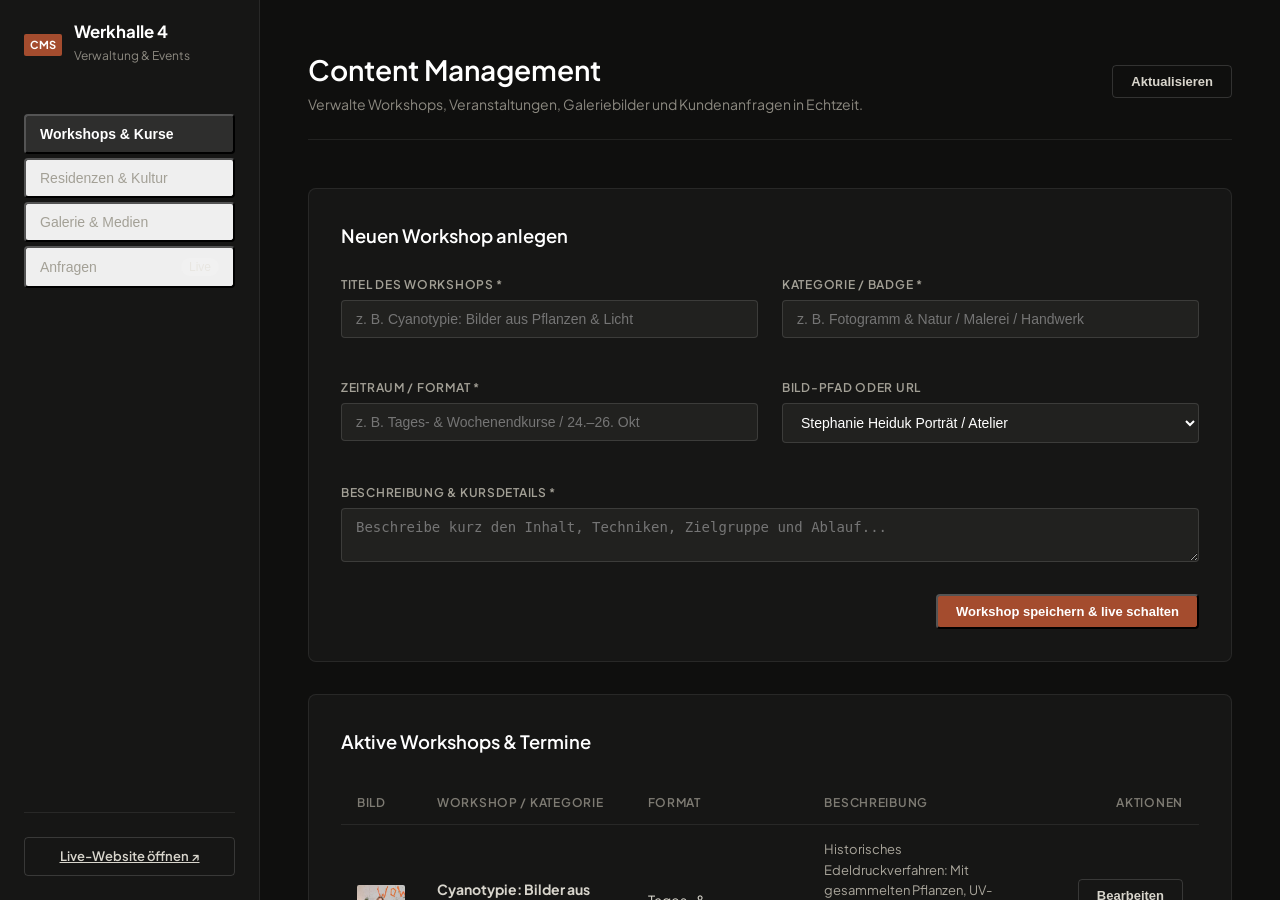
==== admin.html @ 088139d2 "feat: complete Werkhalle 4 web application with SplitFlapText, ScrollExpand and CMS panel" ====
<!DOCTYPE html>
<html lang="de">
<head>
  <meta charset="UTF-8">
  <meta name="viewport" content="width=device-width, initial-scale=1.0">
  <title>Werkhalle 4 — CMS Admin Panel</title>
  <meta name="robots" content="noindex,nofollow">
  
  <!-- Fonts -->
  <link rel="preconnect" href="https://fonts.googleapis.com">
  <link rel="preconnect" href="https://fonts.gstatic.com" crossorigin>
  <link href="https://fonts.googleapis.com/css2?family=Plus+Jakarta+Sans:wght@400;500;600;700&family=JetBrains+Mono:wght@400;500&display=swap" rel="stylesheet">

  <link rel="stylesheet" href="css/tokens.css">
  <link rel="stylesheet" href="css/admin.css">
</head>
<body>

  <!-- ==========================================================================
       SIDEBAR
       ========================================================================== -->
  <aside class="admin-sidebar">
    <div>
      <div class="admin-brand">
        <span class="admin-brand-badge">CMS</span>
        <div>
          <h2 style="font-size: 1.05rem; font-weight: 700; color: #FFF; line-height: 1;">Werkhalle 4</h2>
          <span style="font-size: 0.75rem; color: #8C8980;">Verwaltung & Events</span>
        </div>
      </div>

      <nav>
        <ul class="admin-nav">
          <li class="admin-nav-item">
            <button class="admin-nav-btn active" data-target="pane-workshops">
              <span>Workshops & Kurse</span>
            </button>
          </li>
          <li class="admin-nav-item">
            <button class="admin-nav-btn" data-target="pane-residencies">
              <span>Residenzen & Kultur</span>
            </button>
          </li>
          <li class="admin-nav-item">
            <button class="admin-nav-btn" data-target="pane-gallery">
              <span>Galerie & Medien</span>
            </button>
          </li>
          <li class="admin-nav-item">
            <button class="admin-nav-btn" data-target="pane-inquiries">
              <span>Anfragen</span>
              <span class="admin-nav-badge" id="nav-inquiries-count">Live</span>
            </button>
          </li>
        </ul>
      </nav>
    </div>

    <div style="padding-top: var(--space-lg); border-top: 1px solid rgba(255, 255, 255, 0.08);">
      <a href="index.html" target="_blank" class="admin-btn admin-btn-outline" style="width: 100%; justify-content: center;">
        Live-Website öffnen ↗
      </a>
    </div>
  </aside>

  <!-- ==========================================================================
       MAIN CONTENT
       ========================================================================== -->
  <main class="admin-main">
    <header class="admin-header">
      <div class="admin-title">
        <h1>Content Management</h1>
        <p>Verwalte Workshops, Veranstaltungen, Galeriebilder und Kundenanfragen in Echtzeit.</p>
      </div>

      <div class="admin-actions-bar">
        <button class="admin-btn admin-btn-outline" onclick="location.reload()">Aktualisieren</button>
      </div>
    </header>

    <!-- ------------------------------------------------------------------------
         PANE 1: WORKSHOPS & KURSE
         ------------------------------------------------------------------------ -->
    <section class="admin-tab-pane active" id="pane-workshops">
      <!-- Create / Edit Form -->
      <div class="admin-card" id="workshop-form-card">
        <div class="admin-card-header">
          <h3 id="ws-form-title">Neuen Workshop anlegen</h3>
          <button class="admin-btn admin-btn-outline" id="ws-cancel-btn" style="display: none;">Abbrechen</button>
        </div>

        <form id="workshop-form">
          <input type="hidden" id="ws-id">

          <div class="admin-form-grid">
            <div class="admin-form-group">
              <label for="ws-title">Titel des Workshops *</label>
              <input type="text" id="ws-title" required placeholder="z. B. Cyanotypie: Bilder aus Pflanzen & Licht">
            </div>

            <div class="admin-form-group">
              <label for="ws-category">Kategorie / Badge *</label>
              <input type="text" id="ws-category" required placeholder="z. B. Fotogramm & Natur / Malerei / Handwerk">
            </div>

            <div class="admin-form-group">
              <label for="ws-format">Zeitraum / Format *</label>
              <input type="text" id="ws-format" required placeholder="z. B. Tages- & Wochenendkurse / 24.–26. Okt">
            </div>

            <div class="admin-form-group">
              <label for="ws-image">Bild-Pfad oder URL</label>
              <select id="ws-image">
                <option value="assets/images/stephanie_heiduk_portrait.jpg">Stephanie Heiduk Porträt / Atelier</option>
                <option value="assets/images/pressebild_blumenkunst.jpg">Asiatische Blumenkunst / Ikebana</option>
                <option value="assets/images/airbnb_02_essbereich.jpeg">Die Tafel (8-Personen Holztisch)</option>
                <option value="assets/images/residenz_treffpunkt_kuenstler.jpg">Zirkus- & Künstlergruppe</option>
                <option value="assets/images/airbnb_01_wohnbereich_kamin.jpeg">Kaminlounge & Salon</option>
                <option value="assets/images/airbnb_03_kueche.jpeg">Werk-Küche mit Backstein</option>
              </select>
            </div>

            <div class="admin-form-group admin-form-full">
              <label for="ws-description">Beschreibung & Kursdetails *</label>
              <textarea id="ws-description" required placeholder="Beschreibe kurz den Inhalt, Techniken, Zielgruppe und Ablauf..."></textarea>
            </div>
          </div>

          <div style="display: flex; justify-content: flex-end; gap: var(--space-sm); margin-top: var(--space-md);">
            <button type="submit" class="admin-btn admin-btn-terracotta">
              Workshop speichern & live schalten
            </button>
          </div>
        </form>
      </div>

      <!-- Workshops Table -->
      <div class="admin-card">
        <div class="admin-card-header">
          <h3>Aktive Workshops & Termine</h3>
        </div>

        <table class="admin-table">
          <thead>
            <tr>
              <th>Bild</th>
              <th>Workshop / Kategorie</th>
              <th>Format</th>
              <th>Beschreibung</th>
              <th style="text-align: right;">Aktionen</th>
            </tr>
          </thead>
          <tbody id="workshops-table-body">
            <!-- Dynamic Injection -->
          </tbody>
        </table>
      </div>
    </section>

    <!-- ------------------------------------------------------------------------
         PANE 2: RESIDENZEN & KULTUR
         ------------------------------------------------------------------------ -->
    <section class="admin-tab-pane" id="pane-residencies">
      <div class="admin-card">
        <div class="admin-card-header">
          <h3>Kultur-Residenz oder Event ankündigen</h3>
        </div>

        <form id="residency-form">
          <div class="admin-form-grid">
            <div class="admin-form-group">
              <label for="res-title">Titel / Projekt *</label>
              <input type="text" id="res-title" required placeholder="z. B. Zirkus-Residenz & Fire & Flow">
            </div>

            <div class="admin-form-group">
              <label for="res-subtitle">Partner / Schwerpunkt *</label>
              <input type="text" id="res-subtitle" required placeholder="z. B. Bayern & Böhmen / Los Cirkulos">
            </div>

            <div class="admin-form-group admin-form-full">
              <label for="res-image">Titelbild</label>
              <select id="res-image">
                <option value="assets/images/residenz_treffpunkt_kuenstler.jpg">Zirkus- & Künstlergruppe Werkhalle 4</option>
                <option value="assets/images/stephanie_heiduk_atelier.jpg">Stephanie Heiduk Atelier</option>
                <option value="assets/images/werkhalle_entstehung_presse.jpg">Entstehung am Lagerplatz</option>
                <option value="assets/images/pressebild_blumenkunst.jpg">Florale Kunstinstallation</option>
              </select>
            </div>

            <div class="admin-form-group admin-form-full">
              <label for="res-description">Projektbeschreibung *</label>
              <textarea id="res-description" required placeholder="Beschreibe die Residenz, Termine, Vorführungen oder Teilnehmer..."></textarea>
            </div>
          </div>

          <div style="display: flex; justify-content: flex-end; gap: var(--space-sm); margin-top: var(--space-md);">
            <button type="submit" class="admin-btn admin-btn-terracotta">
              Residenz veröffentlichen
            </button>
          </div>
        </form>
      </div>

      <div class="admin-card">
        <div class="admin-card-header">
          <h3>Aktive Residenzen & Kulturprojekte</h3>
        </div>

        <table class="admin-table">
          <thead>
            <tr>
              <th>Bild</th>
              <th>Titel</th>
              <th>Schwerpunkt</th>
              <th>Beschreibung</th>
              <th style="text-align: right;">Aktionen</th>
            </tr>
          </thead>
          <tbody id="residencies-table-body">
            <!-- Dynamic Injection -->
          </tbody>
        </table>
      </div>
    </section>

    <!-- ------------------------------------------------------------------------
         PANE 3: GALERIE & MEDIEN
         ------------------------------------------------------------------------ -->
    <section class="admin-tab-pane" id="pane-gallery">
      <div class="admin-card">
        <div class="admin-card-header">
          <h3>Neues Werk oder Raumbild zur Galerie hinzufügen</h3>
        </div>

        <form id="gallery-form">
          <div class="admin-form-grid">
            <div class="admin-form-group">
              <label for="gal-title">Titel des Motivs / Kunstwerks *</label>
              <input type="text" id="gal-title" required placeholder="z. B. Rauminstallation / Florale Plastik">
            </div>

            <div class="admin-form-group">
              <label for="gal-category">Kategorie *</label>
              <select id="gal-category">
                <option value="kunst">Kunst & Residenz</option>
                <option value="raum">Räume & Architektur</option>
              </select>
            </div>

            <div class="admin-form-group admin-form-full">
              <label for="gal-image">Bild auswählen *</label>
              <select id="gal-image">
                <option value="assets/images/residenz_treffpunkt_kuenstler.jpg">Künstlergruppe Zirkus-Residenz</option>
                <option value="assets/images/pressebild_blumenkunst.jpg">Asiatische Blumenkunst</option>
                <option value="assets/images/stephanie_heiduk_atelier.jpg">Stephanie Heiduk im Atelier</option>
                <option value="assets/images/werkhalle_entstehung_presse.jpg">Entstehung Lagerplatz 4</option>
                <option value="assets/images/airbnb_01_wohnbereich_kamin.jpeg">Kaminlounge & Salon</option>
                <option value="assets/images/airbnb_02_essbereich.jpeg">Die Tafel & Essbereich</option>
                <option value="assets/images/airbnb_03_kueche.jpeg">Werk-Küche mit Backstein</option>
                <option value="assets/images/airbnb_04_schlafzimmer_blau.jpeg">Blaue Suite</option>
                <option value="assets/images/airbnb_07_schlafzimmer_2_queensize.jpeg">Atelier-Suite YES!</option>
              </select>
            </div>

            <div class="admin-form-group admin-form-full">
              <label for="gal-desc">Bildunterschrift / Raumdetail *</label>
              <input type="text" id="gal-desc" required placeholder="Kurze Beschreibung für die Großansicht">
            </div>
          </div>

          <div style="display: flex; justify-content: flex-end; gap: var(--space-sm); margin-top: var(--space-md);">
            <button type="submit" class="admin-btn admin-btn-terracotta">
              Zur Galerie hinzufügen
            </button>
          </div>
        </form>
      </div>

      <div class="admin-card">
        <div class="admin-card-header">
          <h3>Galerieübersicht (Live auf Website)</h3>
        </div>

        <div class="admin-gallery-grid" id="admin-gallery-grid">
          <!-- Dynamic Injection -->
        </div>
      </div>
    </section>

    <!-- ------------------------------------------------------------------------
         PANE 4: ANFRAGEN POSTEINGANG
         ------------------------------------------------------------------------ -->
    <section class="admin-tab-pane" id="pane-inquiries">
      <div class="admin-card">
        <div class="admin-card-header">
          <h3>Eingegangene Anfragen & Buchungswünsche</h3>
        </div>

        <table class="admin-table">
          <thead>
            <tr>
              <th>Datum</th>
              <th>Absender / E-Mail</th>
              <th>Bereich</th>
              <th>Nachricht / Details</th>
              <th style="text-align: right;">Status</th>
            </tr>
          </thead>
          <tbody id="inquiries-table-body">
            <!-- Dynamic Injection -->
          </tbody>
        </table>
      </div>
    </section>
  </main>

  <script src="js/admin.js"></script>
</body>
</html>
---- css/tokens.css ----
/* ==========================================================================
   WERKHALLE 4 — DESIGN TOKENS
   Refined Architectural & Editorial Atelier System
   ========================================================================== */

:root {
  /* Warm Organic Palette */
  --color-canvas: #F9F7F3;
  --color-canvas-subtle: #F2ECE3;
  --color-surface: #FFFFFF;
  --color-surface-card: #FAF8F5;
  
  --color-ink-950: #141413;
  --color-ink-900: #1F1F1D;
  --color-ink-800: #2E2D2A;
  --color-ink-700: #45433E;
  --color-ink-600: #615E57;
  --color-ink-500: #7E7B73;
  --color-ink-300: #BCB9B0;
  --color-ink-200: #DDD9CF;
  --color-ink-100: #ECE8DE;

  --color-terracotta: #A44C2E;
  --color-terracotta-light: #F7EDE8;
  --color-terracotta-hover: #8A3D22;

  --color-moss: #334435;
  --color-moss-light: #ECF2ED;

  --color-sand: #B5935E;
  --color-sand-light: #F8F4EC;

  /* Typography */
  --font-serif: 'Cormorant Garamond', Georgia, serif;
  --font-sans: 'Plus Jakarta Sans', -apple-system, BlinkMacSystemFont, 'Segoe UI', Roboto, sans-serif;
  --font-handwriting: 'Alex Brush', 'Pinyon Script', cursive;
  --font-mono: 'JetBrains Mono', monospace;

  /* Spacing Grid */
  --space-2xs: 4px;
  --space-xs: 8px;
  --space-sm: 12px;
  --space-md: 16px;
  --space-lg: 24px;
  --space-xl: 32px;
  --space-2xl: 48px;
  --space-3xl: 64px;
  --space-4xl: 96px;
  --space-5xl: 128px;

  /* Layout */
  --container-max: 1280px;
  --container-narrow: 840px;
  --container-fluid-padding: clamp(20px, 4vw, 48px);

  /* Borders & Radii */
  --border-hairline: 1px solid rgba(20, 20, 19, 0.08);
  --border-subtle: 1px solid rgba(20, 20, 19, 0.12);
  --border-medium: 1px solid rgba(20, 20, 19, 0.25);

  --radius-xs: 2px;
  --radius-sm: 4px;
  --radius-md: 8px;
  --radius-lg: 16px;
  --radius-xl: 24px;
  --radius-full: 9999px;

  /* Shadows */
  --shadow-subtle: 0 4px 20px -4px rgba(20, 20, 19, 0.04);
  --shadow-card: 0 10px 30px -6px rgba(20, 20, 19, 0.06);
  --shadow-hover: 0 20px 48px -12px rgba(20, 20, 19, 0.10);
  --shadow-float: 0 24px 60px -15px rgba(20, 20, 19, 0.14);

  /* Transitions */
  --transition-fast: 0.18s cubic-bezier(0.16, 1, 0.3, 1);
  --transition-smooth: 0.35s cubic-bezier(0.16, 1, 0.3, 1);
  --transition-slow: 0.65s cubic-bezier(0.16, 1, 0.3, 1);

  /* Z-Index Hierarchy */
  --z-base: 1;
  --z-sticky: 100;
  --z-drawer: 200;
  --z-modal: 300;
}
---- css/admin.css ----
/* ==========================================================================
   WERKHALLE 4 — ADMIN CMS PANEL STYLESHEET
   Linear / Apple Inspired Minimalist Dashboard
   ========================================================================== */

@import url('tokens.css');

*, *::before, *::after {
  box-sizing: border-box;
  margin: 0;
  padding: 0;
}

body {
  font-family: var(--font-sans);
  background-color: #0F0F0E;
  color: #E8E6E1;
  line-height: 1.6;
  min-height: 100vh;
  display: flex;
}

/* --------------------------------------------------------------------------
   1. SIDEBAR NAVIGATION
   -------------------------------------------------------------------------- */
.admin-sidebar {
  width: 260px;
  background-color: #161615;
  border-right: 1px solid rgba(255, 255, 255, 0.08);
  display: flex;
  flex-direction: column;
  justify-content: space-between;
  padding: var(--space-lg);
  flex-shrink: 0;
  height: 100vh;
  position: sticky;
  top: 0;
}

.admin-brand {
  display: flex;
  align-items: center;
  gap: var(--space-sm);
  margin-bottom: var(--space-2xl);
}

.admin-brand-badge {
  background: var(--color-terracotta);
  color: #FFF;
  font-size: 0.6875rem;
  font-weight: 700;
  padding: 2px 6px;
  border-radius: var(--radius-xs);
  text-transform: uppercase;
}

.admin-nav {
  list-style: none;
  display: flex;
  flex-direction: column;
  gap: 4px;
}

.admin-nav-item button {
  width: 100%;
  text-align: left;
  padding: 10px 14px;
  border-radius: var(--radius-sm);
  font-size: 0.875rem;
  font-weight: 500;
  color: #A3A096;
  display: flex;
  align-items: center;
  gap: 10px;
  transition: all var(--transition-fast);
}

.admin-nav-item button:hover {
  background-color: rgba(255, 255, 255, 0.05);
  color: #FFF;
}

.admin-nav-item button.active {
  background-color: rgba(255, 255, 255, 0.1);
  color: #FFF;
  font-weight: 600;
}

.admin-nav-badge {
  margin-left: auto;
  background: rgba(255, 255, 255, 0.12);
  color: #E8E6E1;
  font-size: 0.75rem;
  padding: 2px 8px;
  border-radius: var(--radius-full);
}

/* --------------------------------------------------------------------------
   2. MAIN CONTENT AREA
   -------------------------------------------------------------------------- */
.admin-main {
  flex: 1;
  padding: clamp(24px, 4vw, 48px);
  overflow-y: auto;
  height: 100vh;
}

.admin-header {
  display: flex;
  justify-content: space-between;
  align-items: center;
  margin-bottom: var(--space-2xl);
  padding-bottom: var(--space-lg);
  border-bottom: 1px solid rgba(255, 255, 255, 0.08);
}

.admin-title h1 {
  font-family: var(--font-sans);
  font-size: 1.75rem;
  font-weight: 600;
  color: #FFF;
}

.admin-title p {
  font-size: 0.875rem;
  color: #8C8980;
}

.admin-actions-bar {
  display: flex;
  gap: var(--space-sm);
}

/* --------------------------------------------------------------------------
   3. PANELS & SECTIONS
   -------------------------------------------------------------------------- */
.admin-tab-pane {
  display: none;
}

.admin-tab-pane.active {
  display: block;
  animation: fadeIn 0.25s ease;
}

.admin-card {
  background-color: #161615;
  border: 1px solid rgba(255, 255, 255, 0.08);
  border-radius: var(--radius-md);
  padding: var(--space-xl);
  margin-bottom: var(--space-xl);
}

.admin-card-header {
  display: flex;
  justify-content: space-between;
  align-items: center;
  margin-bottom: var(--space-lg);
}

.admin-card-header h3 {
  font-family: var(--font-sans);
  font-size: 1.15rem;
  font-weight: 600;
  color: #FFF;
}

/* --------------------------------------------------------------------------
   4. DATA TABLES & LISTS
   -------------------------------------------------------------------------- */
.admin-table {
  width: 100%;
  border-collapse: collapse;
  font-size: 0.875rem;
}

.admin-table th {
  text-align: left;
  padding: 12px 16px;
  color: #7E7B73;
  font-weight: 600;
  border-bottom: 1px solid rgba(255, 255, 255, 0.08);
  text-transform: uppercase;
  font-size: 0.75rem;
  letter-spacing: 0.06em;
}

.admin-table td {
  padding: 14px 16px;
  border-bottom: 1px solid rgba(255, 255, 255, 0.05);
  color: #D8D5CC;
  vertical-align: middle;
}

.admin-table tr:hover td {
  background-color: rgba(255, 255, 255, 0.02);
}

.table-img-thumb {
  width: 48px;
  height: 48px;
  border-radius: var(--radius-xs);
  object-fit: cover;
}

/* --------------------------------------------------------------------------
   5. FORMS & INPUTS
   -------------------------------------------------------------------------- */
.admin-form-grid {
  display: grid;
  grid-template-columns: repeat(2, 1fr);
  gap: var(--space-lg);
}

.admin-form-full {
  grid-column: span 2;
}

.admin-form-group {
  display: flex;
  flex-direction: column;
  gap: 6px;
  margin-bottom: var(--space-md);
}

.admin-form-group label {
  font-size: 0.75rem;
  font-weight: 600;
  text-transform: uppercase;
  letter-spacing: 0.06em;
  color: #A3A096;
}

.admin-form-group input,
.admin-form-group select,
.admin-form-group textarea {
  padding: 10px 14px;
  background-color: #21211F;
  border: 1px solid rgba(255, 255, 255, 0.12);
  border-radius: var(--radius-sm);
  color: #FFF;
  font-size: 0.875rem;
  transition: border-color var(--transition-fast);
}

.admin-form-group input:focus,
.admin-form-group select:focus,
.admin-form-group textarea:focus {
  outline: none;
  border-color: var(--color-terracotta);
  background-color: #272724;
}

.admin-btn {
  padding: 8px 18px;
  border-radius: var(--radius-sm);
  font-size: 0.8125rem;
  font-weight: 600;
  display: inline-flex;
  align-items: center;
  gap: 6px;
  transition: all var(--transition-fast);
}

.admin-btn-primary {
  background-color: #FFF;
  color: #141413;
}

.admin-btn-primary:hover {
  background-color: #E2DFD7;
}

.admin-btn-terracotta {
  background-color: var(--color-terracotta);
  color: #FFF;
}

.admin-btn-terracotta:hover {
  background-color: var(--color-terracotta-hover);
}

.admin-btn-danger {
  background-color: rgba(220, 53, 69, 0.15);
  color: #FF6B7A;
  border: 1px solid rgba(220, 53, 69, 0.3);
}

.admin-btn-danger:hover {
  background-color: #DC3545;
  color: #FFF;
}

.admin-btn-outline {
  background-color: transparent;
  color: #D8D5CC;
  border: 1px solid rgba(255, 255, 255, 0.15);
}

.admin-btn-outline:hover {
  background-color: rgba(255, 255, 255, 0.06);
  border-color: #FFF;
}

/* --------------------------------------------------------------------------
   6. GALLERY GRID MANAGER
   -------------------------------------------------------------------------- */
.admin-gallery-grid {
  display: grid;
  grid-template-columns: repeat(auto-fill, minmax(220px, 1fr));
  gap: var(--space-md);
}

.admin-gallery-card {
  background-color: #21211F;
  border: 1px solid rgba(255, 255, 255, 0.08);
  border-radius: var(--radius-sm);
  overflow: hidden;
  position: relative;
}

.admin-gallery-card-img {
  aspect-ratio: 16 / 10;
  overflow: hidden;
}

.admin-gallery-card-body {
  padding: var(--space-sm);
}

.admin-gallery-card-body h4 {
  font-size: 0.875rem;
  font-weight: 600;
  color: #FFF;
  margin-bottom: 2px;
}

.admin-gallery-card-body p {
  font-size: 0.75rem;
  color: #8C8980;
}

.admin-gallery-actions {
  display: flex;
  justify-content: flex-end;
  gap: 4px;
  margin-top: var(--space-xs);
}

/* Toast Notifications */
.admin-toast {
  position: fixed;
  bottom: var(--space-xl);
  right: var(--space-xl);
  background: #2E7D32;
  color: #FFF;
  padding: 12px 20px;
  border-radius: var(--radius-sm);
  font-size: 0.875rem;
  box-shadow: var(--shadow-float);
  z-index: var(--z-toast);
  opacity: 0;
  transform: translateY(12px);
  transition: all var(--transition-fast);
}

.admin-toast.show {
  opacity: 1;
  transform: translateY(0);
}
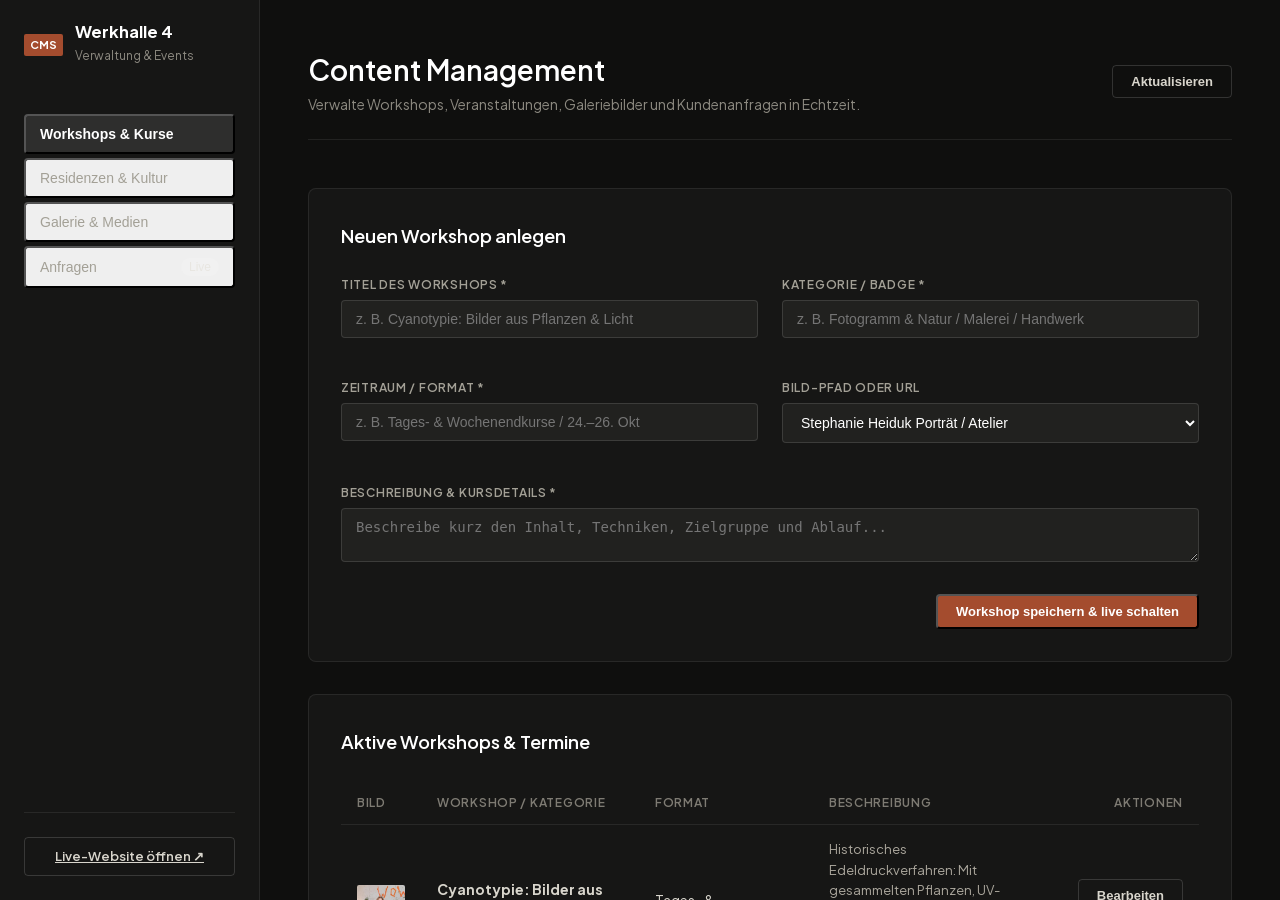
==== commit 352ffe31: "feat: implement mirrored StickyGridScroll, paintbrush cursor, local fonts and exhibition gallery" ====
--- a/admin.html
+++ b/admin.html
@@ -6,10 +6,8 @@
   <title>Werkhalle 4 — CMS Admin Panel</title>
   <meta name="robots" content="noindex,nofollow">
   
-  <!-- Fonts -->
-  <link rel="preconnect" href="https://fonts.googleapis.com">
-  <link rel="preconnect" href="https://fonts.gstatic.com" crossorigin>
-  <link href="https://fonts.googleapis.com/css2?family=Plus+Jakarta+Sans:wght@400;500;600;700&family=JetBrains+Mono:wght@400;500&display=swap" rel="stylesheet">
+  <!-- Local Fonts -->
+  <link rel="stylesheet" href="css/fonts.css">
 
   <link rel="stylesheet" href="css/tokens.css">
   <link rel="stylesheet" href="css/admin.css">
--- a/css/fonts.css
+++ b/css/fonts.css
@@ -0,0 +1,376 @@
+@font-face {
+  font-family: 'Alex Brush';
+  font-style: normal;
+  font-weight: 400;
+  font-display: swap;
+  src: url("../assets/fonts/alex_brush-400-normal.woff2") format("woff2");
+  unicode-range: U+0102-0103, U+0110-0111, U+0128-0129, U+0168-0169, U+01A0-01A1, U+01AF-01B0, U+0300-0301, U+0303-0304, U+0308-0309, U+0323, U+0329, U+1EA0-1EF9, U+20AB;
+}
+
+@font-face {
+  font-family: 'Alex Brush';
+  font-style: normal;
+  font-weight: 400;
+  font-display: swap;
+  src: url("../assets/fonts/alex_brush-400-normal.woff2") format("woff2");
+  unicode-range: U+0100-02BA, U+02BD-02C5, U+02C7-02CC, U+02CE-02D7, U+02DD-02FF, U+0304, U+0308, U+0329, U+1D00-1DBF, U+1E00-1E9F, U+1EF2-1EFF, U+2020, U+20A0-20AB, U+20AD-20C0, U+2113, U+2C60-2C7F, U+A720-A7FF;
+}
+
+@font-face {
+  font-family: 'Alex Brush';
+  font-style: normal;
+  font-weight: 400;
+  font-display: swap;
+  src: url("../assets/fonts/alex_brush-400-normal.woff2") format("woff2");
+  unicode-range: U+0000-00FF, U+0131, U+0152-0153, U+02BB-02BC, U+02C6, U+02DA, U+02DC, U+0304, U+0308, U+0329, U+2000-206F, U+20AC, U+2122, U+2191, U+2193, U+2212, U+2215, U+FEFF, U+FFFD;
+}
+
+@font-face {
+  font-family: 'Instrument Serif';
+  font-style: italic;
+  font-weight: 400;
+  font-display: swap;
+  src: url("../assets/fonts/instrument_serif-400-italic.woff2") format("woff2");
+  unicode-range: U+0100-02BA, U+02BD-02C5, U+02C7-02CC, U+02CE-02D7, U+02DD-02FF, U+0304, U+0308, U+0329, U+1D00-1DBF, U+1E00-1E9F, U+1EF2-1EFF, U+2020, U+20A0-20AB, U+20AD-20C0, U+2113, U+2C60-2C7F, U+A720-A7FF;
+}
+
+@font-face {
+  font-family: 'Instrument Serif';
+  font-style: italic;
+  font-weight: 400;
+  font-display: swap;
+  src: url("../assets/fonts/instrument_serif-400-italic.woff2") format("woff2");
+  unicode-range: U+0000-00FF, U+0131, U+0152-0153, U+02BB-02BC, U+02C6, U+02DA, U+02DC, U+0304, U+0308, U+0329, U+2000-206F, U+20AC, U+2122, U+2191, U+2193, U+2212, U+2215, U+FEFF, U+FFFD;
+}
+
+@font-face {
+  font-family: 'Instrument Serif';
+  font-style: normal;
+  font-weight: 400;
+  font-display: swap;
+  src: url("../assets/fonts/instrument_serif-400-normal.woff2") format("woff2");
+  unicode-range: U+0100-02BA, U+02BD-02C5, U+02C7-02CC, U+02CE-02D7, U+02DD-02FF, U+0304, U+0308, U+0329, U+1D00-1DBF, U+1E00-1E9F, U+1EF2-1EFF, U+2020, U+20A0-20AB, U+20AD-20C0, U+2113, U+2C60-2C7F, U+A720-A7FF;
+}
+
+@font-face {
+  font-family: 'Instrument Serif';
+  font-style: normal;
+  font-weight: 400;
+  font-display: swap;
+  src: url("../assets/fonts/instrument_serif-400-normal.woff2") format("woff2");
+  unicode-range: U+0000-00FF, U+0131, U+0152-0153, U+02BB-02BC, U+02C6, U+02DA, U+02DC, U+0304, U+0308, U+0329, U+2000-206F, U+20AC, U+2122, U+2191, U+2193, U+2212, U+2215, U+FEFF, U+FFFD;
+}
+
+@font-face {
+  font-family: 'Plus Jakarta Sans';
+  font-style: italic;
+  font-weight: 400;
+  font-display: swap;
+  src: url("../assets/fonts/plus_jakarta_sans-400-italic.woff2") format("woff2");
+  unicode-range: U+0460-052F, U+1C80-1C8A, U+20B4, U+2DE0-2DFF, U+A640-A69F, U+FE2E-FE2F;
+}
+
+@font-face {
+  font-family: 'Plus Jakarta Sans';
+  font-style: italic;
+  font-weight: 400;
+  font-display: swap;
+  src: url("../assets/fonts/plus_jakarta_sans-400-italic.woff2") format("woff2");
+  unicode-range: U+0102-0103, U+0110-0111, U+0128-0129, U+0168-0169, U+01A0-01A1, U+01AF-01B0, U+0300-0301, U+0303-0304, U+0308-0309, U+0323, U+0329, U+1EA0-1EF9, U+20AB;
+}
+
+@font-face {
+  font-family: 'Plus Jakarta Sans';
+  font-style: italic;
+  font-weight: 400;
+  font-display: swap;
+  src: url("../assets/fonts/plus_jakarta_sans-400-italic.woff2") format("woff2");
+  unicode-range: U+0100-02BA, U+02BD-02C5, U+02C7-02CC, U+02CE-02D7, U+02DD-02FF, U+0304, U+0308, U+0329, U+1D00-1DBF, U+1E00-1E9F, U+1EF2-1EFF, U+2020, U+20A0-20AB, U+20AD-20C0, U+2113, U+2C60-2C7F, U+A720-A7FF;
+}
+
+@font-face {
+  font-family: 'Plus Jakarta Sans';
+  font-style: italic;
+  font-weight: 400;
+  font-display: swap;
+  src: url("../assets/fonts/plus_jakarta_sans-400-italic.woff2") format("woff2");
+  unicode-range: U+0000-00FF, U+0131, U+0152-0153, U+02BB-02BC, U+02C6, U+02DA, U+02DC, U+0304, U+0308, U+0329, U+2000-206F, U+20AC, U+2122, U+2191, U+2193, U+2212, U+2215, U+FEFF, U+FFFD;
+}
+
+@font-face {
+  font-family: 'Plus Jakarta Sans';
+  font-style: italic;
+  font-weight: 500;
+  font-display: swap;
+  src: url("../assets/fonts/plus_jakarta_sans-500-italic.woff2") format("woff2");
+  unicode-range: U+0460-052F, U+1C80-1C8A, U+20B4, U+2DE0-2DFF, U+A640-A69F, U+FE2E-FE2F;
+}
+
+@font-face {
+  font-family: 'Plus Jakarta Sans';
+  font-style: italic;
+  font-weight: 500;
+  font-display: swap;
+  src: url("../assets/fonts/plus_jakarta_sans-500-italic.woff2") format("woff2");
+  unicode-range: U+0102-0103, U+0110-0111, U+0128-0129, U+0168-0169, U+01A0-01A1, U+01AF-01B0, U+0300-0301, U+0303-0304, U+0308-0309, U+0323, U+0329, U+1EA0-1EF9, U+20AB;
+}
+
+@font-face {
+  font-family: 'Plus Jakarta Sans';
+  font-style: italic;
+  font-weight: 500;
+  font-display: swap;
+  src: url("../assets/fonts/plus_jakarta_sans-500-italic.woff2") format("woff2");
+  unicode-range: U+0100-02BA, U+02BD-02C5, U+02C7-02CC, U+02CE-02D7, U+02DD-02FF, U+0304, U+0308, U+0329, U+1D00-1DBF, U+1E00-1E9F, U+1EF2-1EFF, U+2020, U+20A0-20AB, U+20AD-20C0, U+2113, U+2C60-2C7F, U+A720-A7FF;
+}
+
+@font-face {
+  font-family: 'Plus Jakarta Sans';
+  font-style: italic;
+  font-weight: 500;
+  font-display: swap;
+  src: url("../assets/fonts/plus_jakarta_sans-500-italic.woff2") format("woff2");
+  unicode-range: U+0000-00FF, U+0131, U+0152-0153, U+02BB-02BC, U+02C6, U+02DA, U+02DC, U+0304, U+0308, U+0329, U+2000-206F, U+20AC, U+2122, U+2191, U+2193, U+2212, U+2215, U+FEFF, U+FFFD;
+}
+
+@font-face {
+  font-family: 'Plus Jakarta Sans';
+  font-style: normal;
+  font-weight: 300;
+  font-display: swap;
+  src: url("../assets/fonts/plus_jakarta_sans-300-normal.woff2") format("woff2");
+  unicode-range: U+0460-052F, U+1C80-1C8A, U+20B4, U+2DE0-2DFF, U+A640-A69F, U+FE2E-FE2F;
+}
+
+@font-face {
+  font-family: 'Plus Jakarta Sans';
+  font-style: normal;
+  font-weight: 300;
+  font-display: swap;
+  src: url("../assets/fonts/plus_jakarta_sans-300-normal.woff2") format("woff2");
+  unicode-range: U+0102-0103, U+0110-0111, U+0128-0129, U+0168-0169, U+01A0-01A1, U+01AF-01B0, U+0300-0301, U+0303-0304, U+0308-0309, U+0323, U+0329, U+1EA0-1EF9, U+20AB;
+}
+
+@font-face {
+  font-family: 'Plus Jakarta Sans';
+  font-style: normal;
+  font-weight: 300;
+  font-display: swap;
+  src: url("../assets/fonts/plus_jakarta_sans-300-normal.woff2") format("woff2");
+  unicode-range: U+0100-02BA, U+02BD-02C5, U+02C7-02CC, U+02CE-02D7, U+02DD-02FF, U+0304, U+0308, U+0329, U+1D00-1DBF, U+1E00-1E9F, U+1EF2-1EFF, U+2020, U+20A0-20AB, U+20AD-20C0, U+2113, U+2C60-2C7F, U+A720-A7FF;
+}
+
+@font-face {
+  font-family: 'Plus Jakarta Sans';
+  font-style: normal;
+  font-weight: 300;
+  font-display: swap;
+  src: url("../assets/fonts/plus_jakarta_sans-300-normal.woff2") format("woff2");
+  unicode-range: U+0000-00FF, U+0131, U+0152-0153, U+02BB-02BC, U+02C6, U+02DA, U+02DC, U+0304, U+0308, U+0329, U+2000-206F, U+20AC, U+2122, U+2191, U+2193, U+2212, U+2215, U+FEFF, U+FFFD;
+}
+
+@font-face {
+  font-family: 'Plus Jakarta Sans';
+  font-style: normal;
+  font-weight: 400;
+  font-display: swap;
+  src: url("../assets/fonts/plus_jakarta_sans-400-normal.woff2") format("woff2");
+  unicode-range: U+0460-052F, U+1C80-1C8A, U+20B4, U+2DE0-2DFF, U+A640-A69F, U+FE2E-FE2F;
+}
+
+@font-face {
+  font-family: 'Plus Jakarta Sans';
+  font-style: normal;
+  font-weight: 400;
+  font-display: swap;
+  src: url("../assets/fonts/plus_jakarta_sans-400-normal.woff2") format("woff2");
+  unicode-range: U+0102-0103, U+0110-0111, U+0128-0129, U+0168-0169, U+01A0-01A1, U+01AF-01B0, U+0300-0301, U+0303-0304, U+0308-0309, U+0323, U+0329, U+1EA0-1EF9, U+20AB;
+}
+
+@font-face {
+  font-family: 'Plus Jakarta Sans';
+  font-style: normal;
+  font-weight: 400;
+  font-display: swap;
+  src: url("../assets/fonts/plus_jakarta_sans-400-normal.woff2") format("woff2");
+  unicode-range: U+0100-02BA, U+02BD-02C5, U+02C7-02CC, U+02CE-02D7, U+02DD-02FF, U+0304, U+0308, U+0329, U+1D00-1DBF, U+1E00-1E9F, U+1EF2-1EFF, U+2020, U+20A0-20AB, U+20AD-20C0, U+2113, U+2C60-2C7F, U+A720-A7FF;
+}
+
+@font-face {
+  font-family: 'Plus Jakarta Sans';
+  font-style: normal;
+  font-weight: 400;
+  font-display: swap;
+  src: url("../assets/fonts/plus_jakarta_sans-400-normal.woff2") format("woff2");
+  unicode-range: U+0000-00FF, U+0131, U+0152-0153, U+02BB-02BC, U+02C6, U+02DA, U+02DC, U+0304, U+0308, U+0329, U+2000-206F, U+20AC, U+2122, U+2191, U+2193, U+2212, U+2215, U+FEFF, U+FFFD;
+}
+
+@font-face {
+  font-family: 'Plus Jakarta Sans';
+  font-style: normal;
+  font-weight: 500;
+  font-display: swap;
+  src: url("../assets/fonts/plus_jakarta_sans-500-normal.woff2") format("woff2");
+  unicode-range: U+0460-052F, U+1C80-1C8A, U+20B4, U+2DE0-2DFF, U+A640-A69F, U+FE2E-FE2F;
+}
+
+@font-face {
+  font-family: 'Plus Jakarta Sans';
+  font-style: normal;
+  font-weight: 500;
+  font-display: swap;
+  src: url("../assets/fonts/plus_jakarta_sans-500-normal.woff2") format("woff2");
+  unicode-range: U+0102-0103, U+0110-0111, U+0128-0129, U+0168-0169, U+01A0-01A1, U+01AF-01B0, U+0300-0301, U+0303-0304, U+0308-0309, U+0323, U+0329, U+1EA0-1EF9, U+20AB;
+}
+
+@font-face {
+  font-family: 'Plus Jakarta Sans';
+  font-style: normal;
+  font-weight: 500;
+  font-display: swap;
+  src: url("../assets/fonts/plus_jakarta_sans-500-normal.woff2") format("woff2");
+  unicode-range: U+0100-02BA, U+02BD-02C5, U+02C7-02CC, U+02CE-02D7, U+02DD-02FF, U+0304, U+0308, U+0329, U+1D00-1DBF, U+1E00-1E9F, U+1EF2-1EFF, U+2020, U+20A0-20AB, U+20AD-20C0, U+2113, U+2C60-2C7F, U+A720-A7FF;
+}
+
+@font-face {
+  font-family: 'Plus Jakarta Sans';
+  font-style: normal;
+  font-weight: 500;
+  font-display: swap;
+  src: url("../assets/fonts/plus_jakarta_sans-500-normal.woff2") format("woff2");
+  unicode-range: U+0000-00FF, U+0131, U+0152-0153, U+02BB-02BC, U+02C6, U+02DA, U+02DC, U+0304, U+0308, U+0329, U+2000-206F, U+20AC, U+2122, U+2191, U+2193, U+2212, U+2215, U+FEFF, U+FFFD;
+}
+
+@font-face {
+  font-family: 'Plus Jakarta Sans';
+  font-style: normal;
+  font-weight: 600;
+  font-display: swap;
+  src: url("../assets/fonts/plus_jakarta_sans-600-normal.woff2") format("woff2");
+  unicode-range: U+0460-052F, U+1C80-1C8A, U+20B4, U+2DE0-2DFF, U+A640-A69F, U+FE2E-FE2F;
+}
+
+@font-face {
+  font-family: 'Plus Jakarta Sans';
+  font-style: normal;
+  font-weight: 600;
+  font-display: swap;
+  src: url("../assets/fonts/plus_jakarta_sans-600-normal.woff2") format("woff2");
+  unicode-range: U+0102-0103, U+0110-0111, U+0128-0129, U+0168-0169, U+01A0-01A1, U+01AF-01B0, U+0300-0301, U+0303-0304, U+0308-0309, U+0323, U+0329, U+1EA0-1EF9, U+20AB;
+}
+
+@font-face {
+  font-family: 'Plus Jakarta Sans';
+  font-style: normal;
+  font-weight: 600;
+  font-display: swap;
+  src: url("../assets/fonts/plus_jakarta_sans-600-normal.woff2") format("woff2");
+  unicode-range: U+0100-02BA, U+02BD-02C5, U+02C7-02CC, U+02CE-02D7, U+02DD-02FF, U+0304, U+0308, U+0329, U+1D00-1DBF, U+1E00-1E9F, U+1EF2-1EFF, U+2020, U+20A0-20AB, U+20AD-20C0, U+2113, U+2C60-2C7F, U+A720-A7FF;
+}
+
+@font-face {
+  font-family: 'Plus Jakarta Sans';
+  font-style: normal;
+  font-weight: 600;
+  font-display: swap;
+  src: url("../assets/fonts/plus_jakarta_sans-600-normal.woff2") format("woff2");
+  unicode-range: U+0000-00FF, U+0131, U+0152-0153, U+02BB-02BC, U+02C6, U+02DA, U+02DC, U+0304, U+0308, U+0329, U+2000-206F, U+20AC, U+2122, U+2191, U+2193, U+2212, U+2215, U+FEFF, U+FFFD;
+}
+
+@font-face {
+  font-family: 'Plus Jakarta Sans';
+  font-style: normal;
+  font-weight: 700;
+  font-display: swap;
+  src: url("../assets/fonts/plus_jakarta_sans-700-normal.woff2") format("woff2");
+  unicode-range: U+0460-052F, U+1C80-1C8A, U+20B4, U+2DE0-2DFF, U+A640-A69F, U+FE2E-FE2F;
+}
+
+@font-face {
+  font-family: 'Plus Jakarta Sans';
+  font-style: normal;
+  font-weight: 700;
+  font-display: swap;
+  src: url("../assets/fonts/plus_jakarta_sans-700-normal.woff2") format("woff2");
+  unicode-range: U+0102-0103, U+0110-0111, U+0128-0129, U+0168-0169, U+01A0-01A1, U+01AF-01B0, U+0300-0301, U+0303-0304, U+0308-0309, U+0323, U+0329, U+1EA0-1EF9, U+20AB;
+}
+
+@font-face {
+  font-family: 'Plus Jakarta Sans';
+  font-style: normal;
+  font-weight: 700;
+  font-display: swap;
+  src: url("../assets/fonts/plus_jakarta_sans-700-normal.woff2") format("woff2");
+  unicode-range: U+0100-02BA, U+02BD-02C5, U+02C7-02CC, U+02CE-02D7, U+02DD-02FF, U+0304, U+0308, U+0329, U+1D00-1DBF, U+1E00-1E9F, U+1EF2-1EFF, U+2020, U+20A0-20AB, U+20AD-20C0, U+2113, U+2C60-2C7F, U+A720-A7FF;
+}
+
+@font-face {
+  font-family: 'Plus Jakarta Sans';
+  font-style: normal;
+  font-weight: 700;
+  font-display: swap;
+  src: url("../assets/fonts/plus_jakarta_sans-700-normal.woff2") format("woff2");
+  unicode-range: U+0000-00FF, U+0131, U+0152-0153, U+02BB-02BC, U+02C6, U+02DA, U+02DC, U+0304, U+0308, U+0329, U+2000-206F, U+20AC, U+2122, U+2191, U+2193, U+2212, U+2215, U+FEFF, U+FFFD;
+}
+
+/* Roboto Flex Variable Font */
+@font-face {
+  font-family: 'Roboto Flex';
+  font-style: oblique 0deg 10deg;
+  font-weight: 100 1000;
+  font-stretch: 25% 151%;
+  font-display: swap;
+  src: url("../assets/fonts/roboto_flex-variable-1.woff2") format("woff2") format('woff2');
+  unicode-range: U+0460-052F, U+1C80-1C8A, U+20B4, U+2DE0-2DFF, U+A640-A69F, U+FE2E-FE2F;
+}
+
+@font-face {
+  font-family: 'Roboto Flex';
+  font-style: oblique 0deg 10deg;
+  font-weight: 100 1000;
+  font-stretch: 25% 151%;
+  font-display: swap;
+  src: url("../assets/fonts/roboto_flex-variable-2.woff2") format("woff2") format('woff2');
+  unicode-range: U+0301, U+0400-045F, U+0490-0491, U+04B0-04B1, U+2116;
+}
+
+@font-face {
+  font-family: 'Roboto Flex';
+  font-style: oblique 0deg 10deg;
+  font-weight: 100 1000;
+  font-stretch: 25% 151%;
+  font-display: swap;
+  src: url("../assets/fonts/roboto_flex-variable-3.woff2") format("woff2") format('woff2');
+  unicode-range: U+0370-0377, U+037A-037F, U+0384-038A, U+038C, U+038E-03A1, U+03A3-03FF;
+}
+
+@font-face {
+  font-family: 'Roboto Flex';
+  font-style: oblique 0deg 10deg;
+  font-weight: 100 1000;
+  font-stretch: 25% 151%;
+  font-display: swap;
+  src: url("../assets/fonts/roboto_flex-variable-4.woff2") format("woff2") format('woff2');
+  unicode-range: U+0102-0103, U+0110-0111, U+0128-0129, U+0168-0169, U+01A0-01A1, U+01AF-01B0, U+0300-0301, U+0303-0304, U+0308-0309, U+0323, U+0329, U+1EA0-1EF9, U+20AB;
+}
+
+@font-face {
+  font-family: 'Roboto Flex';
+  font-style: oblique 0deg 10deg;
+  font-weight: 100 1000;
+  font-stretch: 25% 151%;
+  font-display: swap;
+  src: url("../assets/fonts/roboto_flex-variable-5.woff2") format("woff2") format('woff2');
+  unicode-range: U+0100-02BA, U+02BD-02C5, U+02C7-02CC, U+02CE-02D7, U+02DD-02FF, U+0304, U+0308, U+0329, U+1D00-1DBF, U+1E00-1E9F, U+1EF2-1EFF, U+2020, U+20A0-20AB, U+20AD-20C0, U+2113, U+2C60-2C7F, U+A720-A7FF;
+}
+
+@font-face {
+  font-family: 'Roboto Flex';
+  font-style: oblique 0deg 10deg;
+  font-weight: 100 1000;
+  font-stretch: 25% 151%;
+  font-display: swap;
+  src: url("../assets/fonts/roboto_flex-variable-6.woff2") format("woff2") format('woff2');
+  unicode-range: U+0000-00FF, U+0131, U+0152-0153, U+02BB-02BC, U+02C6, U+02DA, U+02DC, U+0304, U+0308, U+0329, U+2000-206F, U+20AC, U+2122, U+2191, U+2193, U+2212, U+2215, U+FEFF, U+FFFD;
+}
+
--- a/css/tokens.css
+++ b/css/tokens.css
@@ -30,11 +30,11 @@
   --color-sand: #B5935E;
   --color-sand-light: #F8F4EC;
 
-  /* Typography */
-  --font-serif: 'Cormorant Garamond', Georgia, serif;
+  /* Typography (100% Local WOFF2 / Zero External CDN Requests) */
+  --font-serif: 'Instrument Serif', Georgia, 'Times New Roman', serif;
   --font-sans: 'Plus Jakarta Sans', -apple-system, BlinkMacSystemFont, 'Segoe UI', Roboto, sans-serif;
-  --font-handwriting: 'Alex Brush', 'Pinyon Script', cursive;
-  --font-mono: 'JetBrains Mono', monospace;
+  --font-handwriting: 'Alex Brush', cursive;
+  --font-mono: 'SFMono-Regular', Consolas, 'Liberation Mono', Menlo, monospace;
 
   /* Spacing Grid */
   --space-2xs: 4px;
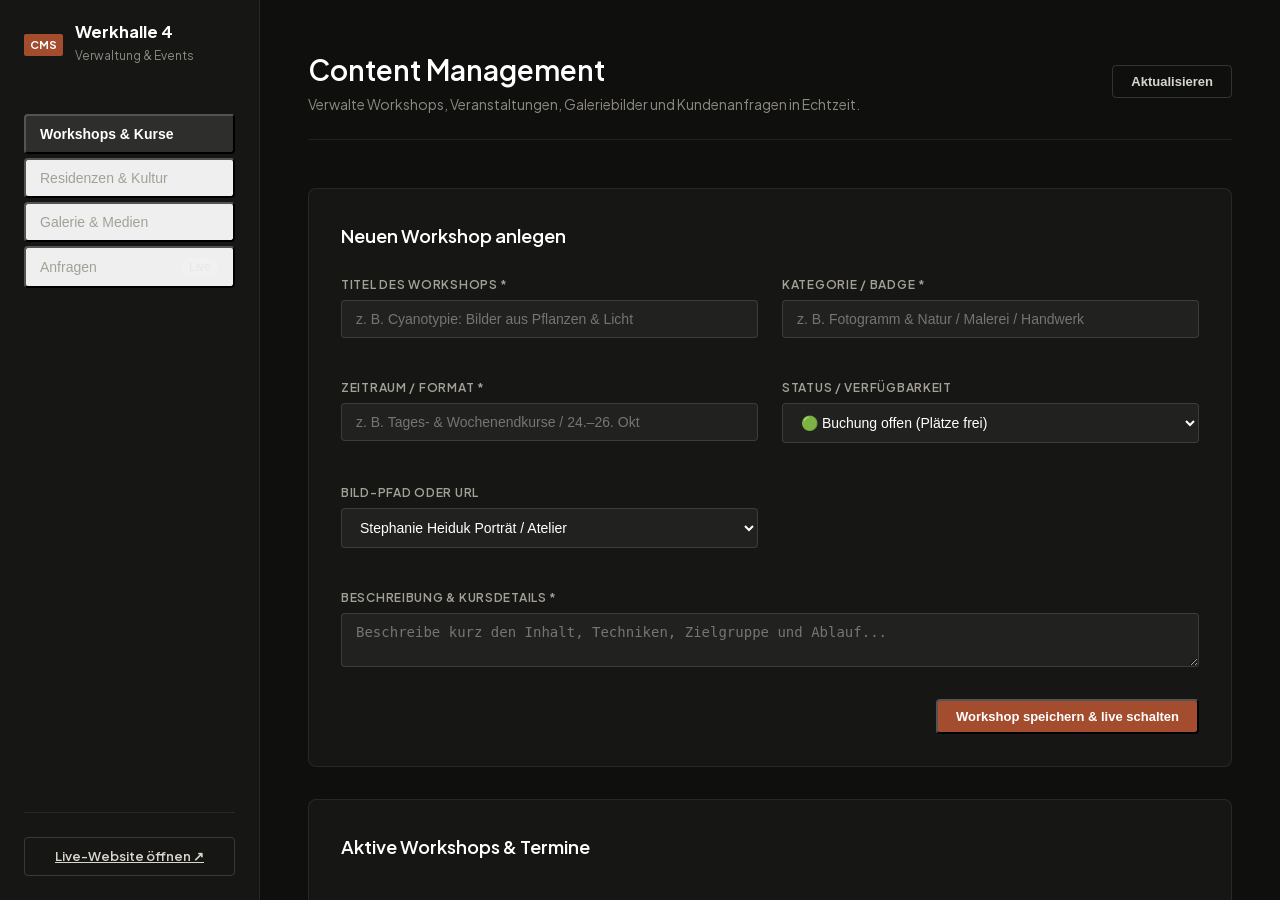
==== commit c2d1308d: "feat(admin): add fully booked status toggle and badge system for workshops" ====
--- a/admin.html
+++ b/admin.html
@@ -107,6 +107,14 @@
             </div>
 
             <div class="admin-form-group">
+              <label for="ws-status">Status / Verfügbarkeit</label>
+              <select id="ws-status">
+                <option value="open">🟢 Buchung offen (Plätze frei)</option>
+                <option value="booked">🔴 Ausgebucht (Warteliste)</option>
+              </select>
+            </div>
+
+            <div class="admin-form-group">
               <label for="ws-image">Bild-Pfad oder URL</label>
               <select id="ws-image">
                 <option value="assets/images/stephanie_heiduk_portrait.jpg">Stephanie Heiduk Porträt / Atelier</option>
@@ -144,6 +152,7 @@
               <th>Bild</th>
               <th>Workshop / Kategorie</th>
               <th>Format</th>
+              <th>Status</th>
               <th>Beschreibung</th>
               <th style="text-align: right;">Aktionen</th>
             </tr>
--- a/css/admin.css
+++ b/css/admin.css
@@ -291,6 +291,17 @@
   color: #FFF;
 }
 
+.admin-btn-warning {
+  background-color: rgba(230, 119, 0, 0.15);
+  color: #FFA94D;
+  border: 1px solid rgba(230, 119, 0, 0.35);
+}
+
+.admin-btn-warning:hover {
+  background-color: #E67700;
+  color: #FFF;
+}
+
 .admin-btn-outline {
   background-color: transparent;
   color: #D8D5CC;
@@ -300,6 +311,30 @@
 .admin-btn-outline:hover {
   background-color: rgba(255, 255, 255, 0.06);
   border-color: #FFF;
+}
+
+.admin-status-pill {
+  display: inline-flex;
+  align-items: center;
+  gap: 4px;
+  font-size: 0.6875rem;
+  font-weight: 600;
+  letter-spacing: 0.04em;
+  padding: 3px 9px;
+  border-radius: 100px;
+  white-space: nowrap;
+}
+
+.admin-status-pill.status-booked {
+  background-color: rgba(220, 53, 69, 0.16);
+  color: #FF6B7A;
+  border: 1px solid rgba(220, 53, 69, 0.35);
+}
+
+.admin-status-pill.status-open {
+  background-color: rgba(40, 167, 69, 0.15);
+  color: #51CF66;
+  border: 1px solid rgba(40, 167, 69, 0.3);
 }
 
 /* --------------------------------------------------------------------------
